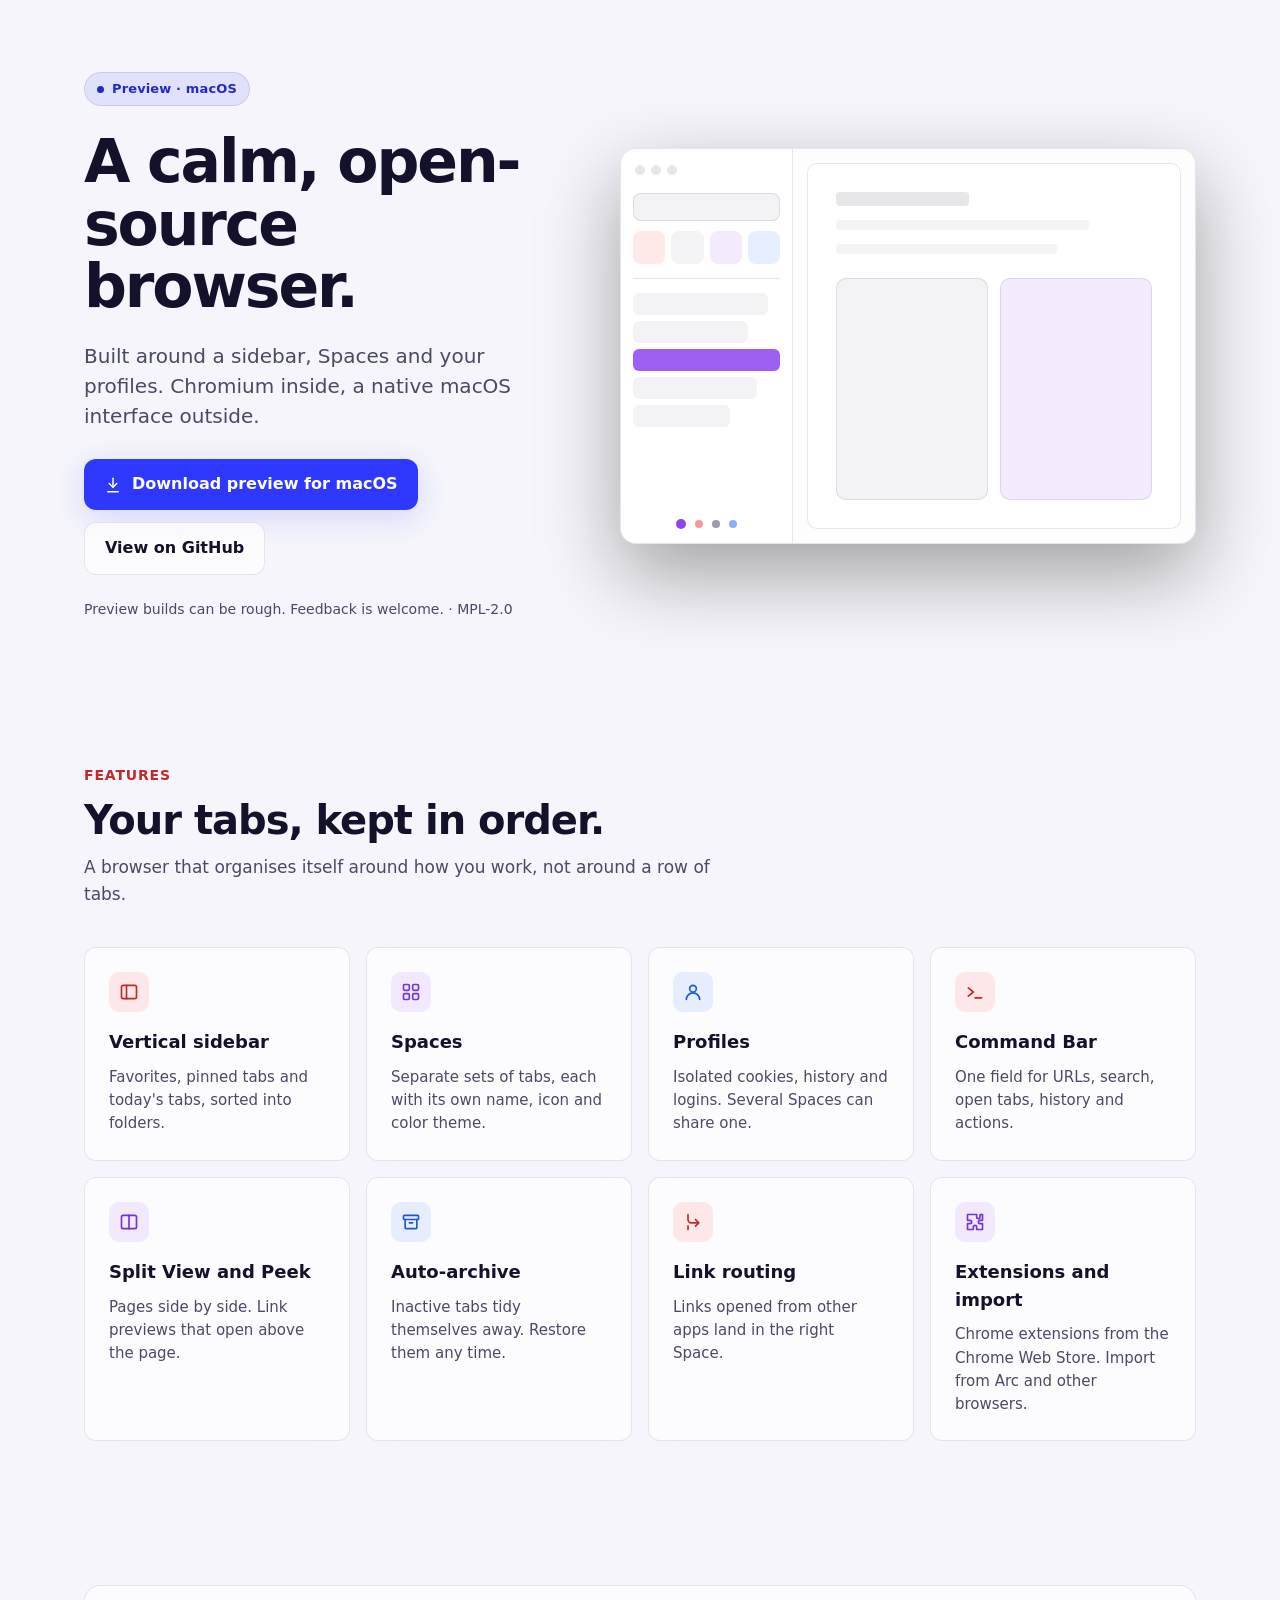
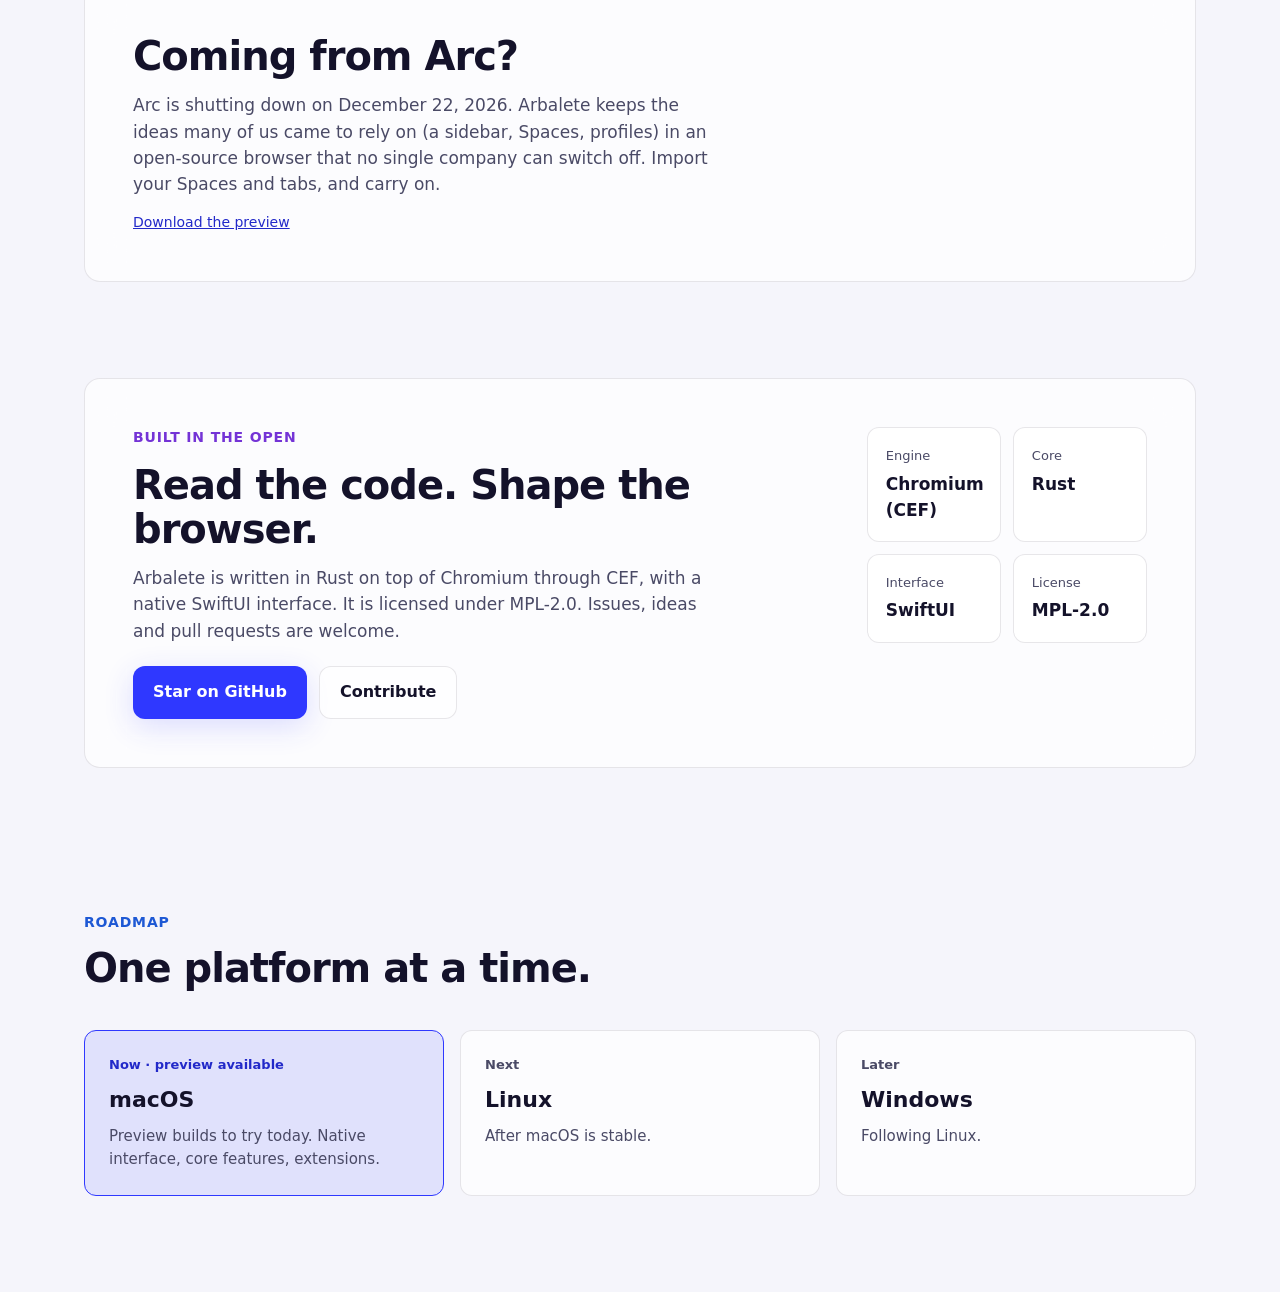
==== website/src/index.html @ 88004e8f "feat(website): add the website, Home and Release notes Plain HTML and CSS, built by one Node script " ====
<!doctype html>
<html lang="en">
<head>
<meta charset="utf-8">
<meta name="viewport" content="width=device-width, initial-scale=1">
<title>Arbalete — a calm, open-source browser for macOS</title>
<meta name="description" content="An open-source macOS browser built around a sidebar, Spaces and profiles. Chromium inside, native SwiftUI outside. Preview available.">
<link rel="canonical" href="https://amenophis.github.io/arbalete/">
<meta name="theme-color" content="#050620" media="(prefers-color-scheme: dark)">
<meta name="theme-color" content="#F5F5FB" media="(prefers-color-scheme: light)">
<link rel="icon" href="assets/favicon.svg" type="image/svg+xml">
<link rel="apple-touch-icon" href="assets/apple-touch-icon.png">
<meta property="og:type" content="website">
<meta property="og:site_name" content="Arbalete">
<meta property="og:title" content="Arbalete — a calm, open-source browser for macOS">
<meta property="og:description" content="An open-source macOS browser built around a sidebar, Spaces and profiles. Chromium inside, native SwiftUI outside. Preview available.">
<meta property="og:url" content="https://amenophis.github.io/arbalete/">
<meta property="og:image" content="https://amenophis.github.io/arbalete/assets/og-image.png">
<meta property="og:image:width" content="1200">
<meta property="og:image:height" content="630">
<meta name="twitter:card" content="summary_large_image">
<meta name="twitter:image" content="https://amenophis.github.io/arbalete/assets/og-image.png">
<link rel="stylesheet" href="styles.css">
</head>
<body>
<!-- @header -->
<main>

<section id="top" class="wrap hero">
  <div class="hero-text">
    <span class="badge">Preview · macOS</span>
    <h1>A calm, open-source browser.</h1>
    <p class="subtitle">Built around a sidebar, Spaces and your profiles. Chromium inside, a native macOS interface outside.</p>
    <div class="actions">
      <a class="btn btn-primary" href="https://github.com/amenophis/arbalete/releases">
        <svg width="18" height="18" viewBox="0 0 24 24" fill="none" stroke="currentColor" stroke-width="2" stroke-linecap="round" stroke-linejoin="round" aria-hidden="true"><path d="M12 3v12"/><path d="M7 10l5 5 5-5"/><path d="M5 21h14"/></svg>
        Download preview for macOS
      </a>
      <a class="btn btn-ghost" href="https://github.com/amenophis/arbalete">View on GitHub</a>
    </div>
    <p class="small">Preview builds can be rough. Feedback is welcome. · MPL-2.0</p>
  </div>
  <div class="window" role="img" aria-label="Illustration of a browser window with a vertical sidebar of tabs on the left and a page on the right">
    <div class="win-side">
      <div class="lights"><span></span><span></span><span></span></div>
      <div class="address"></div>
      <div class="favorites"><span></span><span></span><span></span><span></span></div>
      <div class="divider"></div>
      <div class="tabs"><span style="width: 92%"></span><span style="width: 78%"></span><span class="active"></span><span style="width: 84%"></span><span style="width: 66%"></span></div>
      <div class="spaces"><span></span><span></span><span></span><span></span></div>
    </div>
    <div class="win-page">
      <div class="page">
        <div class="line title" style="width: 42%"></div>
        <div class="line" style="width: 80%"></div>
        <div class="line" style="width: 70%"></div>
        <div class="blocks"><span></span><span></span></div>
      </div>
    </div>
  </div>
</section>

<section id="features" class="wrap section" aria-labelledby="features-title">
  <div class="head">
    <p class="eyebrow red">Features</p>
    <h2 id="features-title" class="sec-title">Your tabs, kept in order.</h2>
    <p class="lead">A browser that organises itself around how you work, not around a row of tabs.</p>
  </div>
  <div class="features">
    <article class="card">
      <span class="icon"><svg width="20" height="20" viewBox="0 0 24 24" fill="none" stroke="currentColor" stroke-width="2" stroke-linecap="round" stroke-linejoin="round" aria-hidden="true"><rect x="3" y="4" width="18" height="16" rx="2"/><path d="M9 4v16"/></svg></span>
      <h3>Vertical sidebar</h3>
      <p>Favorites, pinned tabs and today's tabs, sorted into folders.</p>
    </article>
    <article class="card">
      <span class="icon"><svg width="20" height="20" viewBox="0 0 24 24" fill="none" stroke="currentColor" stroke-width="2" stroke-linecap="round" stroke-linejoin="round" aria-hidden="true"><rect x="3" y="3" width="7" height="7" rx="1.5"/><rect x="14" y="3" width="7" height="7" rx="1.5"/><rect x="3" y="14" width="7" height="7" rx="1.5"/><rect x="14" y="14" width="7" height="7" rx="1.5"/></svg></span>
      <h3>Spaces</h3>
      <p>Separate sets of tabs, each with its own name, icon and color theme.</p>
    </article>
    <article class="card">
      <span class="icon"><svg width="20" height="20" viewBox="0 0 24 24" fill="none" stroke="currentColor" stroke-width="2" stroke-linecap="round" stroke-linejoin="round" aria-hidden="true"><circle cx="12" cy="8" r="4"/><path d="M4 21a8 8 0 0 1 16 0"/></svg></span>
      <h3>Profiles</h3>
      <p>Isolated cookies, history and logins. Several Spaces can share one.</p>
    </article>
    <article class="card">
      <span class="icon"><svg width="20" height="20" viewBox="0 0 24 24" fill="none" stroke="currentColor" stroke-width="2" stroke-linecap="round" stroke-linejoin="round" aria-hidden="true"><path d="M4 17l6-5-6-5"/><path d="M12 19h8"/></svg></span>
      <h3>Command Bar</h3>
      <p>One field for URLs, search, open tabs, history and actions.</p>
    </article>
    <article class="card">
      <span class="icon"><svg width="20" height="20" viewBox="0 0 24 24" fill="none" stroke="currentColor" stroke-width="2" stroke-linecap="round" stroke-linejoin="round" aria-hidden="true"><rect x="3" y="4" width="18" height="16" rx="2"/><path d="M12 4v16"/></svg></span>
      <h3>Split View and Peek</h3>
      <p>Pages side by side. Link previews that open above the page.</p>
    </article>
    <article class="card">
      <span class="icon"><svg width="20" height="20" viewBox="0 0 24 24" fill="none" stroke="currentColor" stroke-width="2" stroke-linecap="round" stroke-linejoin="round" aria-hidden="true"><rect x="3" y="4" width="18" height="5" rx="1"/><path d="M5 9v10a1 1 0 0 0 1 1h12a1 1 0 0 0 1-1V9"/><path d="M10 13h4"/></svg></span>
      <h3>Auto-archive</h3>
      <p>Inactive tabs tidy themselves away. Restore them any time.</p>
    </article>
    <article class="card">
      <span class="icon"><svg width="20" height="20" viewBox="0 0 24 24" fill="none" stroke="currentColor" stroke-width="2" stroke-linecap="round" stroke-linejoin="round" aria-hidden="true"><path d="M6 3v6a4 4 0 0 0 4 4h8"/><path d="M15 9l4 4-4 4"/><path d="M6 21v-4"/></svg></span>
      <h3>Link routing</h3>
      <p>Links opened from other apps land in the right Space.</p>
    </article>
    <article class="card">
      <span class="icon"><svg width="20" height="20" viewBox="0 0 24 24" fill="none" stroke="currentColor" stroke-width="2" stroke-linecap="round" stroke-linejoin="round" aria-hidden="true"><path d="M10 3h4v3a2 2 0 1 0 4 0V3h3v7h-3a2 2 0 1 0 0 4h3v7h-7v-3a2 2 0 1 0-4 0v3H3v-7h3a2 2 0 1 0 0-4H3V3z"/></svg></span>
      <h3>Extensions and import</h3>
      <p>Chrome extensions from the Chrome Web Store. Import from Arc and other browsers.</p>
    </article>
  </div>
</section>

<section id="arc" class="wrap section compact" aria-labelledby="arc-title">
  <div class="panel">
    <div class="panel-text">
      <h2 id="arc-title" class="sec-title">Coming from Arc?</h2>
      <p class="lead">Arc is shutting down on December 22, 2026. Arbalete keeps the ideas many of us came to rely on (a sidebar, Spaces, profiles) in an open-source browser that no single company can switch off. Import your Spaces and tabs, and carry on.</p>
      <p class="small"><a href="releases.html">Download the preview</a></p>
    </div>
  </div>
</section>

<section id="open" class="wrap section" aria-labelledby="open-title">
  <div class="panel">
    <div class="panel-text">
      <p class="eyebrow violet">Built in the open</p>
      <h2 id="open-title" class="sec-title">Read the code. Shape the browser.</h2>
      <p class="lead">Arbalete is written in Rust on top of Chromium through CEF, with a native SwiftUI interface. It is licensed under MPL-2.0. Issues, ideas and pull requests are welcome.</p>
      <div class="actions">
        <a class="btn btn-primary" href="https://github.com/amenophis/arbalete">Star on GitHub</a>
        <a class="btn btn-ghost" href="https://github.com/amenophis/arbalete/issues">Contribute</a>
      </div>
    </div>
    <dl class="tiles">
      <div><dt>Engine</dt><dd>Chromium (CEF)</dd></div>
      <div><dt>Core</dt><dd>Rust</dd></div>
      <div><dt>Interface</dt><dd>SwiftUI</dd></div>
      <div><dt>License</dt><dd>MPL-2.0</dd></div>
    </dl>
  </div>
</section>

<section id="roadmap" class="wrap section" aria-labelledby="roadmap-title">
  <div class="head">
    <p class="eyebrow blue">Roadmap</p>
    <h2 id="roadmap-title" class="sec-title">One platform at a time.</h2>
  </div>
  <ol class="roadmap">
    <li class="now"><span class="when">Now · preview available</span><span class="what">macOS</span><span class="why">Preview builds to try today. Native interface, core features, extensions.</span></li>
    <li><span class="when">Next</span><span class="what">Linux</span><span class="why">After macOS is stable.</span></li>
    <li><span class="when">Later</span><span class="what">Windows</span><span class="why">Following Linux.</span></li>
  </ol>
</section>

</main>
<!-- @footer -->
</body>
</html>
---- website/src/styles.css ----
/* Arbalete's website: dark by default, light with the system's light theme. */

:root {
  color-scheme: dark light;
  --bg: #050620;
  --bg2: #120f2b;
  --text: #eceaff;
  --muted: #a9a8c9;
  --line: rgba(255, 255, 255, 0.1);
  --panel: rgba(255, 255, 255, 0.045);
  --panel-strong: rgba(255, 255, 255, 0.075);
  --accent: #2f38ff;
  --accent-text: #9aa0ff;
  --glow: rgba(47, 56, 255, 0.35);
  --chip: rgba(47, 56, 255, 0.18);
  --win: rgba(20, 18, 48, 0.72);
  --tab: rgba(255, 255, 255, 0.06);
  /* The logo's colors, and its outline. */
  --m1: #ff5a5a;
  --m2: #a35bff;
  --m3: #3d7bff;
  --ol: #ffffff;
  /* Icons and labels in the logo's colors, on tiles of the same hue. */
  --c-red: #ff8a8a;
  --c-violet: #c49bff;
  --c-blue: #8ab0ff;
  --t-red: rgba(255, 79, 79, 0.15);
  --t-violet: rgba(163, 91, 255, 0.17);
  --t-blue: rgba(61, 123, 255, 0.17);
}

@media (prefers-color-scheme: light) {
  :root {
    --bg: #f5f5fb;
    --bg2: #ebeaf6;
    --text: #14122a;
    --muted: #4a4a66;
    --line: rgba(20, 18, 42, 0.1);
    --panel: rgba(255, 255, 255, 0.7);
    --panel-strong: rgba(255, 255, 255, 0.92);
    --accent-text: #2229c9;
    --glow: rgba(47, 56, 255, 0.16);
    --chip: rgba(47, 56, 255, 0.1);
    --win: rgba(255, 255, 255, 0.78);
    --tab: rgba(20, 18, 42, 0.05);
    --m1: #f04848;
    --m2: #8e45f0;
    --m3: #2f6bf0;
    --ol: #14122a;
    --c-red: #c12a2a;
    --c-violet: #7433d6;
    --c-blue: #1d58d4;
    --t-red: rgba(255, 79, 79, 0.12);
    --t-violet: rgba(163, 91, 255, 0.12);
    --t-blue: rgba(61, 123, 255, 0.12);
  }
}

* { box-sizing: border-box; }

body {
  margin: 0;
  min-height: 100vh;
  background: var(--bg);
  color: var(--text);
  font-family: -apple-system, BlinkMacSystemFont, "SF Pro Text", "Segoe UI", system-ui, sans-serif;
  font-size: 17px;
  line-height: 1.55;
  -webkit-font-smoothing: antialiased;
  position: relative;
  overflow-x: hidden;
}

a { color: var(--accent-text); }
a:hover { color: var(--text); }
a:focus-visible, summary:focus-visible {
  outline: 2px solid var(--accent-text);
  outline-offset: 3px;
  border-radius: 8px;
}

.glow {
  position: absolute;
  left: 50%;
  top: -260px;
  width: 1100px;
  max-width: 200vw;
  height: 760px;
  transform: translateX(-50%);
  background: radial-gradient(closest-side, var(--glow), transparent 70%);
  pointer-events: none;
}

.stripe { position: relative; display: flex; height: 3px; }
.stripe span { flex: 1; }
.stripe span:nth-child(1) { background: var(--m1); }
.stripe span:nth-child(2) { background: var(--m2); }
.stripe span:nth-child(3) { background: var(--m3); }

.wrap { position: relative; max-width: 1160px; margin: 0 auto; padding-left: 24px; padding-right: 24px; }

/* Header */

.site-header { padding-top: 22px; padding-bottom: 22px; display: flex; align-items: center; justify-content: space-between; gap: 16px; flex-wrap: wrap; }
.brand { display: flex; align-items: center; gap: 10px; min-height: 44px; text-decoration: none; color: var(--text); font-weight: 650; font-size: 18px; letter-spacing: -0.01em; }
.brand:hover { color: var(--text); }
.mark .o { stroke: var(--ol); }
.mark .a { stroke: var(--m1); }
.mark .b { stroke: var(--m2); }
.mark .c { stroke: var(--m3); }
.mark .d { fill: var(--ol); }
.site-nav { display: flex; align-items: center; gap: 6px 22px; flex-wrap: wrap; font-size: 15px; }
.site-nav a { text-decoration: none; color: var(--muted); min-height: 44px; display: inline-flex; align-items: center; }
.site-nav a:hover, .site-nav a[aria-current="page"] { color: var(--text); }
.site-nav a[aria-current="page"] { font-weight: 600; }

/* Buttons */

.btn {
  text-decoration: none;
  padding: 13px 20px;
  min-height: 48px;
  border-radius: 12px;
  font-weight: 600;
  font-size: 16px;
  display: inline-flex;
  align-items: center;
  gap: 10px;
}
.btn-primary { color: #ffffff; background: var(--accent); box-shadow: 0 8px 30px var(--glow); }
.btn-primary:hover { color: #ffffff; filter: brightness(1.12); }
.btn-ghost { color: var(--text); background: var(--panel); border: 1px solid var(--line); }
.btn-ghost:hover { color: var(--text); background: var(--panel-strong); }
.site-nav .btn-ghost { color: var(--text); padding: 10px 16px; min-height: 44px; gap: 8px; font-size: 15px; font-weight: 400; }

/* Section heads */

.eyebrow { margin: 0; font-size: 14px; font-weight: 600; letter-spacing: 0.06em; text-transform: uppercase; }
.eyebrow.red { color: var(--c-red); }
.eyebrow.violet { color: var(--c-violet); }
.eyebrow.blue { color: var(--c-blue); }
.sec-title { margin: 0; font-size: 40px; line-height: 1.1; letter-spacing: -0.025em; font-weight: 700; }
.lead { margin: 0; color: var(--muted); }
.section { padding-top: 48px; padding-bottom: 96px; display: flex; flex-direction: column; gap: 40px; }
.head { display: flex; flex-direction: column; gap: 12px; max-width: 640px; }

/* Hero */

.hero { padding-top: 72px; padding-bottom: 96px; display: grid; grid-template-columns: minmax(0, 5fr) minmax(0, 6fr); gap: 56px; align-items: center; }
.hero-text { display: flex; flex-direction: column; gap: 24px; align-items: flex-start; }
.badge { display: inline-flex; align-items: center; gap: 8px; padding: 6px 12px; border-radius: 999px; background: var(--chip); border: 1px solid var(--line); font-size: 13px; font-weight: 600; color: var(--accent-text); letter-spacing: 0.01em; }
.badge::before { content: ""; width: 7px; height: 7px; border-radius: 50%; background: var(--accent-text); }
.hero h1 { margin: 0; font-size: 60px; line-height: 1.04; letter-spacing: -0.035em; font-weight: 700; }
.hero .subtitle { margin: 0; font-size: 20px; line-height: 1.5; color: var(--muted); max-width: 30em; }
.actions { display: flex; gap: 12px; flex-wrap: wrap; padding-top: 4px; }
.small { margin: 0; font-size: 14px; color: var(--muted); }

/* The browser window drawn in the hero. */
.window { position: relative; border-radius: 16px; border: 1px solid var(--line); background: var(--win); backdrop-filter: blur(24px); -webkit-backdrop-filter: blur(24px); box-shadow: 0 30px 80px rgba(0, 0, 0, 0.35), 0 0 0 1px rgba(255, 255, 255, 0.03) inset; overflow: hidden; aspect-ratio: 16 / 11; display: flex; }
.win-side { width: 30%; min-width: 150px; padding: 14px 12px; display: flex; flex-direction: column; gap: 10px; border-right: 1px solid var(--line); background: var(--panel); }
.lights { display: flex; gap: 6px; padding: 2px 2px 8px; }
.lights span { width: 10px; height: 10px; border-radius: 50%; background: var(--line); }
.address { height: 28px; border-radius: 8px; background: var(--tab); border: 1px solid var(--line); }
.favorites { display: grid; grid-template-columns: repeat(4, minmax(0, 1fr)); gap: 6px; }
.favorites span { aspect-ratio: 1; border-radius: 8px; background: var(--tab); }
.favorites span:nth-child(1) { background: var(--t-red); }
.favorites span:nth-child(3) { background: var(--t-violet); }
.favorites span:nth-child(4) { background: var(--t-blue); }
.divider { height: 1px; background: var(--line); margin: 4px 0; }
.tabs { display: flex; flex-direction: column; gap: 6px; }
.tabs span { height: 22px; border-radius: 6px; background: var(--tab); }
.tabs .active { background: var(--m2); opacity: 0.85; }
.spaces { margin-top: auto; display: flex; gap: 9px; justify-content: center; align-items: center; }
.spaces span { width: 8px; height: 8px; border-radius: 50%; opacity: 0.55; }
.spaces span:nth-child(1) { width: 10px; height: 10px; opacity: 1; background: var(--m2); }
.spaces span:nth-child(2) { background: var(--m1); }
.spaces span:nth-child(3) { background: var(--muted); }
.spaces span:nth-child(4) { background: var(--m3); }
.win-page { flex-grow: 1; padding: 14px; display: flex; flex-direction: column; }
.page { flex-grow: 1; border-radius: 10px; background: var(--panel-strong); border: 1px solid var(--line); padding: 28px; display: flex; flex-direction: column; gap: 14px; }
.page .line { height: 10px; border-radius: 4px; background: var(--tab); }
.page .line.title { height: 14px; background: var(--line); }
.blocks { display: grid; grid-template-columns: repeat(2, minmax(0, 1fr)); gap: 12px; margin-top: 10px; flex-grow: 1; }
.blocks span { border-radius: 10px; background: var(--tab); border: 1px solid var(--line); }
.blocks span:nth-child(2) { background: var(--t-violet); }

/* Cards */

.card { padding: 24px; border-radius: 12px; background: var(--panel); border: 1px solid var(--line); backdrop-filter: blur(16px); -webkit-backdrop-filter: blur(16px); display: flex; flex-direction: column; gap: 10px; }
.features { display: grid; grid-template-columns: repeat(auto-fit, minmax(min(250px, 100%), 1fr)); gap: 16px; }
.icon { width: 40px; height: 40px; border-radius: 10px; display: flex; align-items: center; justify-content: center; }
.features .card:nth-child(3n + 1) .icon { background: var(--t-red); color: var(--c-red); }
.features .card:nth-child(3n + 2) .icon { background: var(--t-violet); color: var(--c-violet); }
.features .card:nth-child(3n + 3) .icon { background: var(--t-blue); color: var(--c-blue); }
.card h3 { margin: 6px 0 0; font-size: 18px; font-weight: 650; }
.card p { margin: 0; font-size: 15px; color: var(--muted); }

/* Panels: Coming from Arc, Built in the open */

.panel { border-radius: 16px; border: 1px solid var(--line); background: var(--panel); backdrop-filter: blur(20px); -webkit-backdrop-filter: blur(20px); padding: 48px; display: flex; flex-wrap: wrap; gap: 40px; align-items: flex-start; }
.panel-text { flex: 999 1 420px; min-width: 0; display: flex; flex-direction: column; gap: 14px; }
.panel-text .lead { max-width: 34em; }
.panel .actions { padding-top: 8px; }
.tiles { flex: 1 1 280px; margin: 0; display: grid; grid-template-columns: repeat(2, minmax(0, 1fr)); gap: 12px; }
.tiles div { padding: 18px; border-radius: 12px; background: var(--panel-strong); border: 1px solid var(--line); }
.tiles dt { font-size: 13px; color: var(--muted); }
.tiles dd { margin: 4px 0 0; font-weight: 650; }
.compact { padding-bottom: 48px; }

/* Roadmap */

.roadmap { list-style: none; margin: 0; padding: 0; display: grid; grid-template-columns: repeat(auto-fit, minmax(min(240px, 100%), 1fr)); gap: 16px; }
.roadmap li { padding: 24px; border-radius: 12px; border: 1px solid var(--line); background: var(--panel); display: flex; flex-direction: column; gap: 8px; }
.roadmap li.now { border-color: var(--accent); background: var(--chip); }
.roadmap .when { font-size: 13px; font-weight: 600; color: var(--muted); }
.roadmap .now .when { color: var(--accent-text); }
.roadmap .what { font-size: 22px; font-weight: 700; }
.roadmap .why { font-size: 15px; color: var(--muted); }

/* Footer */

.site-footer { position: relative; border-top: 1px solid var(--line); background: var(--bg2); }
.footer-inner { padding-top: 36px; padding-bottom: 44px; display: flex; flex-wrap: wrap; gap: 24px; justify-content: space-between; align-items: flex-start; }
.footer-about { display: flex; flex-direction: column; gap: 10px; flex: 999 1 420px; min-width: 0; }
.footer-brand { display: flex; align-items: center; gap: 10px; font-weight: 650; }
.footer-about p { margin: 0; font-size: 13px; color: var(--muted); max-width: 46em; }
.footer-nav { display: flex; gap: 20px; flex-wrap: wrap; font-size: 14px; }
.footer-nav a { min-height: 44px; display: inline-flex; align-items: center; }

/* Release notes */

.releases { max-width: 860px; padding-top: 56px; padding-bottom: 112px; display: flex; flex-direction: column; gap: 40px; }
.releases h1 { margin: 0; font-size: 52px; line-height: 1.05; letter-spacing: -0.03em; font-weight: 700; }
.releases .lead { max-width: 34em; }
.latest { border-radius: 16px; border: 1px solid var(--line); background: var(--panel); backdrop-filter: blur(20px); -webkit-backdrop-filter: blur(20px); padding: 36px; display: flex; flex-direction: column; gap: 24px; }
.latest-head { display: flex; align-items: flex-start; justify-content: space-between; gap: 16px; flex-wrap: wrap; }
.latest-meta { display: flex; flex-direction: column; gap: 6px; }
.latest-line { display: flex; align-items: center; gap: 10px; flex-wrap: wrap; font-size: 14px; color: var(--muted); }
.latest-line .badge { padding: 4px 10px; font-size: 12px; gap: 7px; }
.latest-line .badge::before { width: 6px; height: 6px; }
.latest h2 { margin: 0; font-size: 34px; letter-spacing: -0.02em; font-weight: 700; }
.latest .btn { padding: 12px 18px; min-height: 46px; font-size: 15px; gap: 9px; }
.notes { display: flex; flex-direction: column; gap: 14px; overflow-wrap: anywhere; }
.notes > :first-child { margin-top: 0; }
.notes > :last-child { margin-bottom: 0; }
.notes h1, .notes h2, .notes h3, .notes h4 { margin: 8px 0 0; font-size: 15px; font-weight: 650; }
.notes ul { margin: 0; padding-left: 20px; display: flex; flex-direction: column; gap: 6px; }
.notes li { padding-left: 4px; }
.notes p { margin: 0; }
.notes code { font-size: 0.9em; }
.notes .markdown-heading { margin: 0; }
.notes .anchor { display: none; }
.tag { display: inline-block; padding: 3px 10px; border-radius: 8px; font-size: 13px; font-weight: 650; letter-spacing: 0.02em; }
.tag-new { background: var(--t-red); color: var(--c-red); }
.tag-improved { background: var(--t-violet); color: var(--c-violet); }
.tag-fixed { background: var(--t-blue); color: var(--c-blue); }
.earlier, .version { border-radius: 12px; border: 1px solid var(--line); background: var(--panel); }
.earlier > summary, .version > summary { cursor: pointer; list-style: none; min-height: 56px; padding: 14px 20px; display: flex; align-items: center; justify-content: space-between; gap: 12px; border-radius: 12px; }
.earlier > summary::-webkit-details-marker, .version > summary::-webkit-details-marker { display: none; }
.earlier > summary:hover, .version > summary:hover { background: var(--panel-strong); }
.earlier > summary::after, .version > summary::after { content: ""; width: 8px; height: 8px; border-right: 2px solid var(--muted); border-bottom: 2px solid var(--muted); transform: rotate(45deg); margin: -4px 4px 0 0; flex-shrink: 0; }
.earlier[open] > summary::after, .version[open] > summary::after { transform: rotate(-135deg); margin-top: 4px; }
.earlier > summary { font-weight: 650; }
.earlier .count { font-weight: 400; color: var(--muted); }
.earlier-list { padding: 0 14px 14px; display: flex; flex-direction: column; gap: 10px; }
.version > summary { min-height: 52px; }
.version .when { display: flex; align-items: baseline; gap: 14px; flex-wrap: wrap; }
.version .name { font-weight: 650; }
.version .date { font-size: 14px; color: var(--muted); }
.version-body { padding: 18px 20px 20px; border-top: 1px solid var(--line); display: flex; flex-direction: column; gap: 14px; font-size: 15px; }
.empty { margin: 0; color: var(--muted); }

@media (max-width: 760px) {
  .hero { grid-template-columns: minmax(0, 1fr); padding-top: 40px; }
  .win-side { display: none; }
  .hero h1 { font-size: 40px; }
  .sec-title { font-size: 30px; }
  .panel { padding: 28px; }
  .releases h1 { font-size: 38px; }
  .latest { padding: 24px; }
}

@media (prefers-reduced-motion: reduce) {
  * { transition: none !important; animation: none !important; }
}
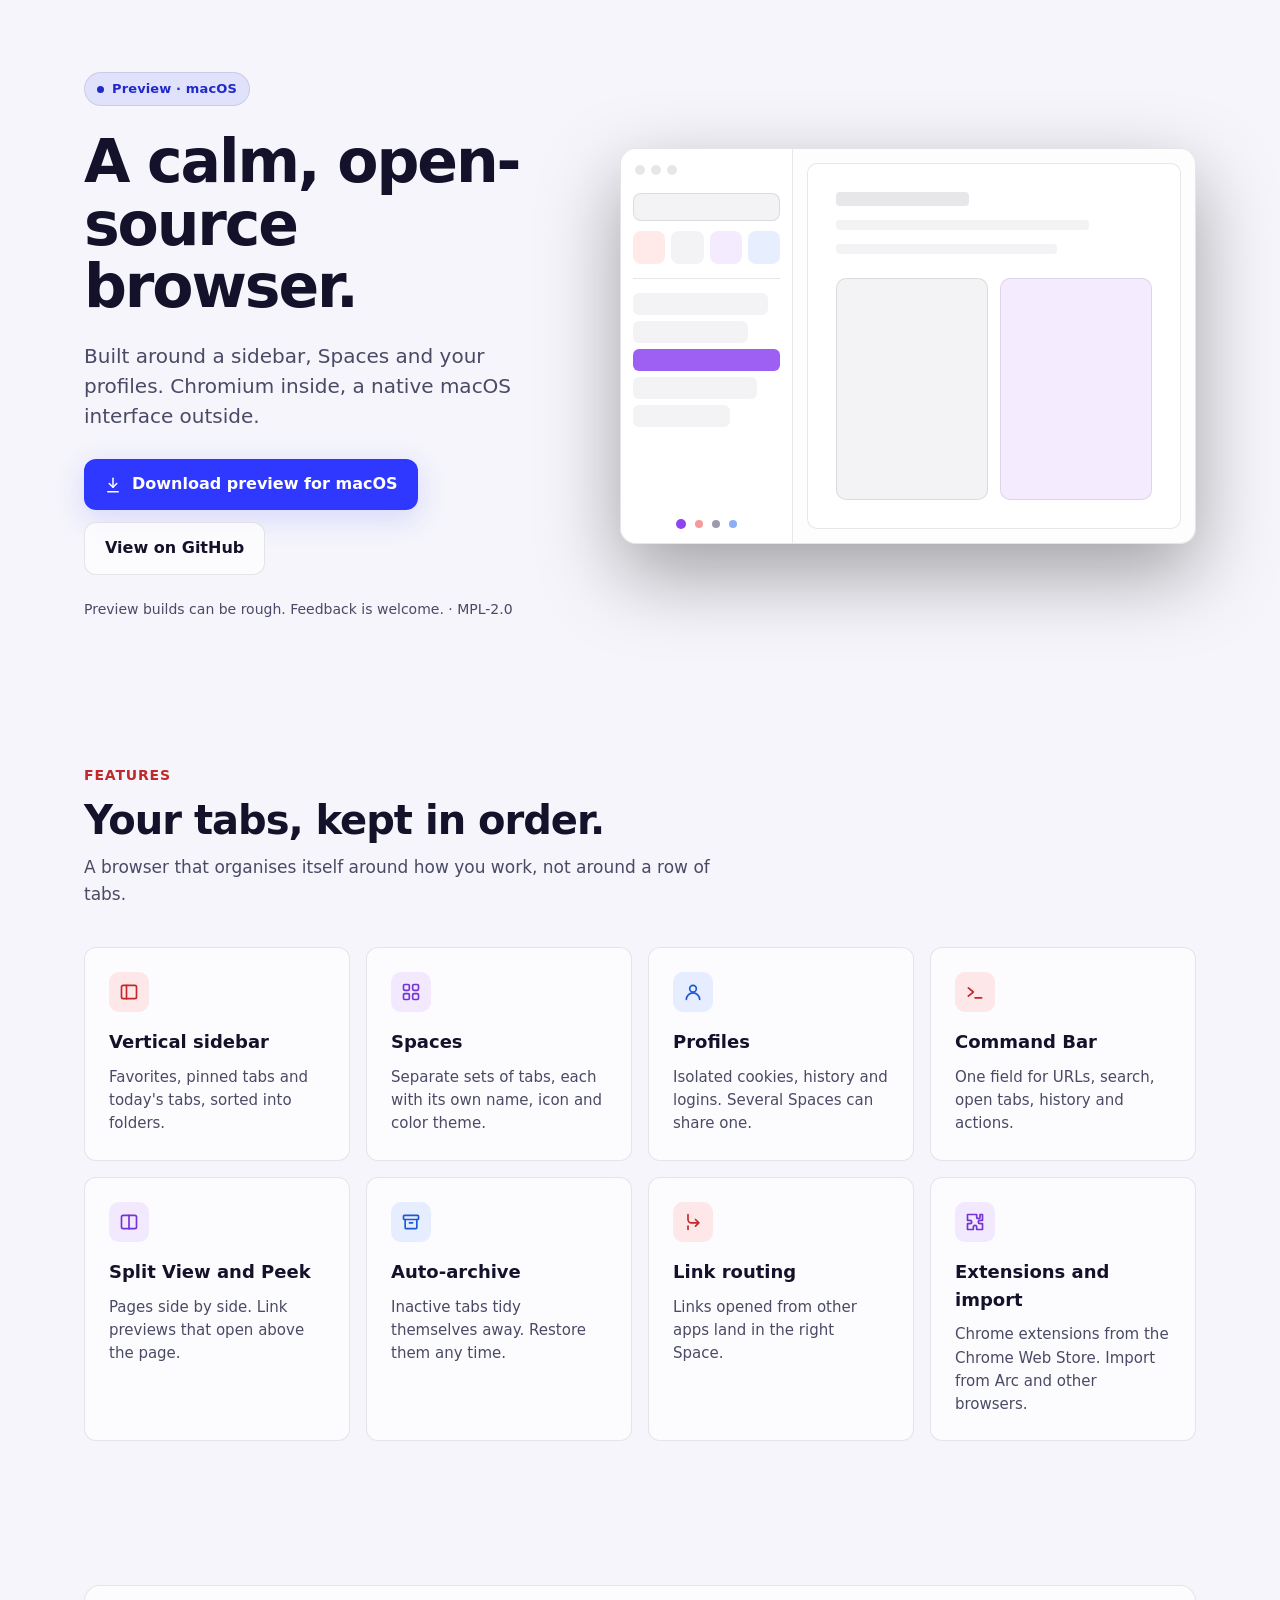
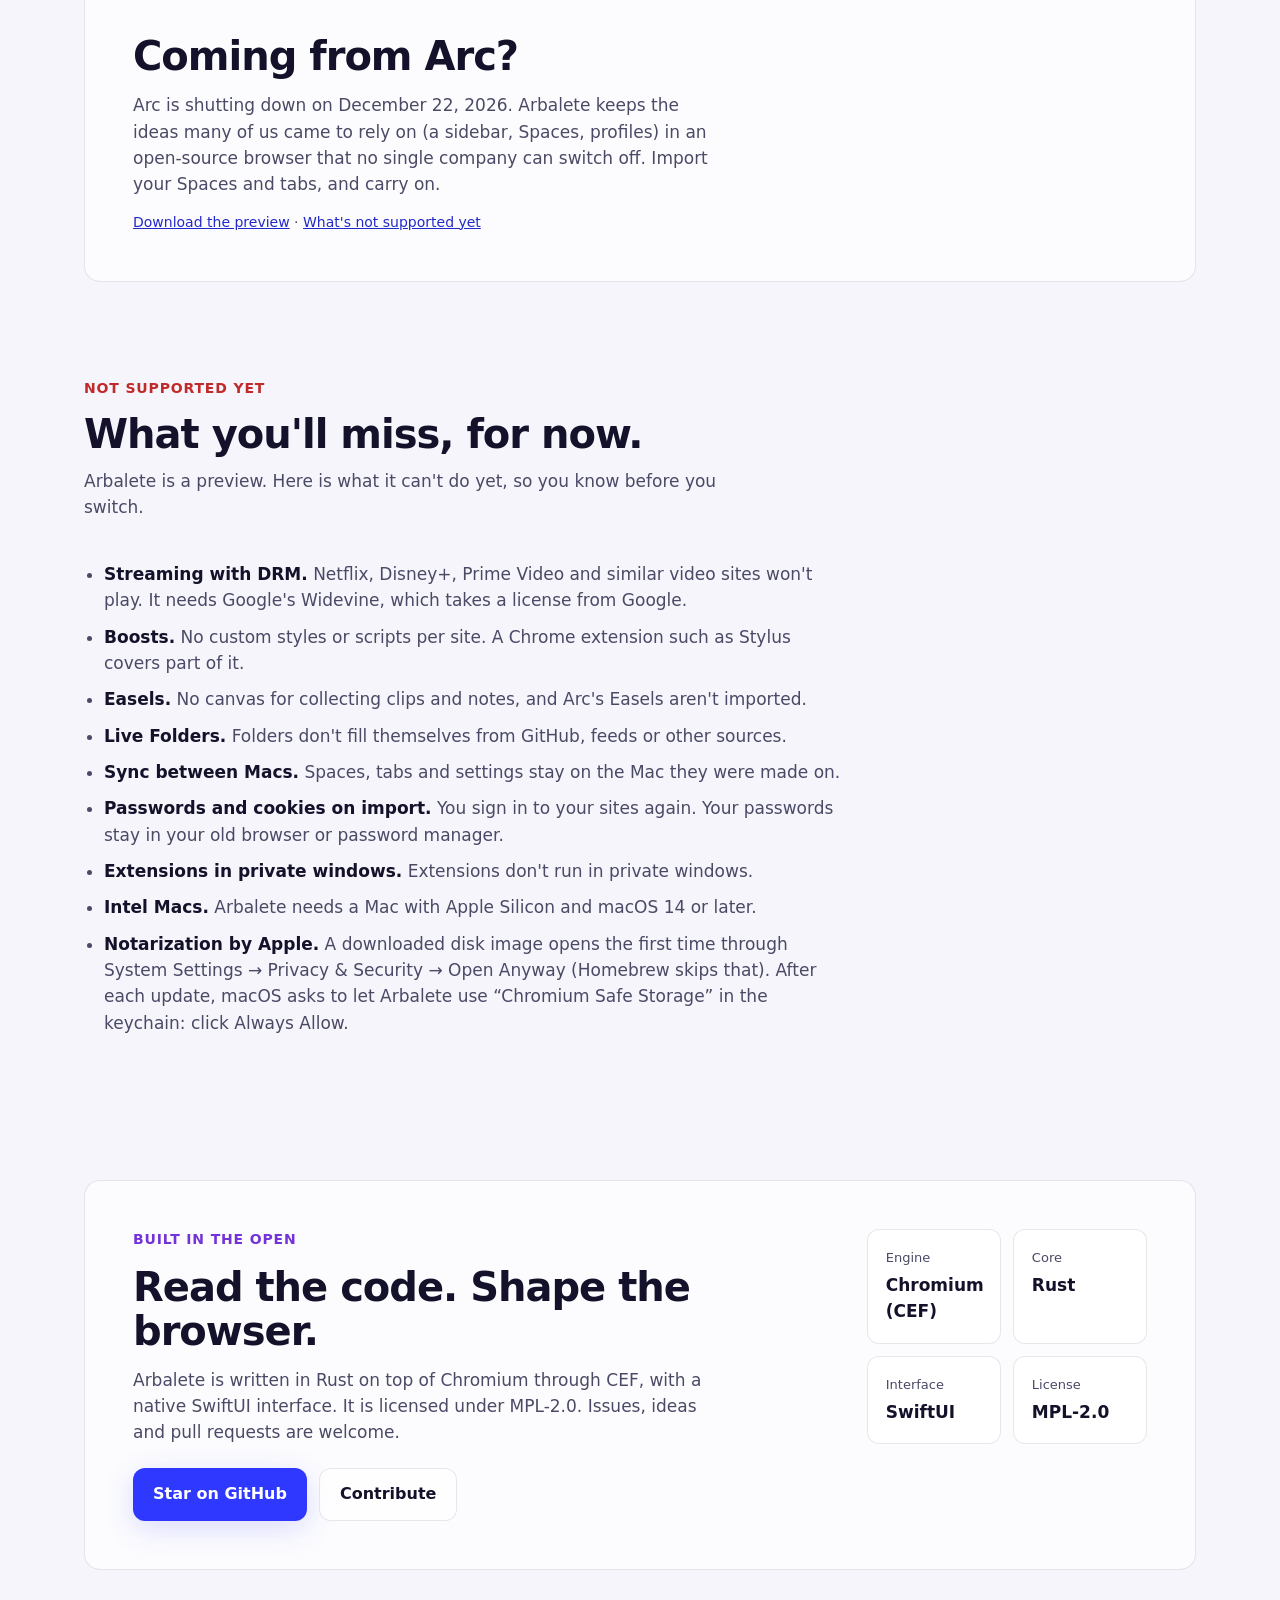
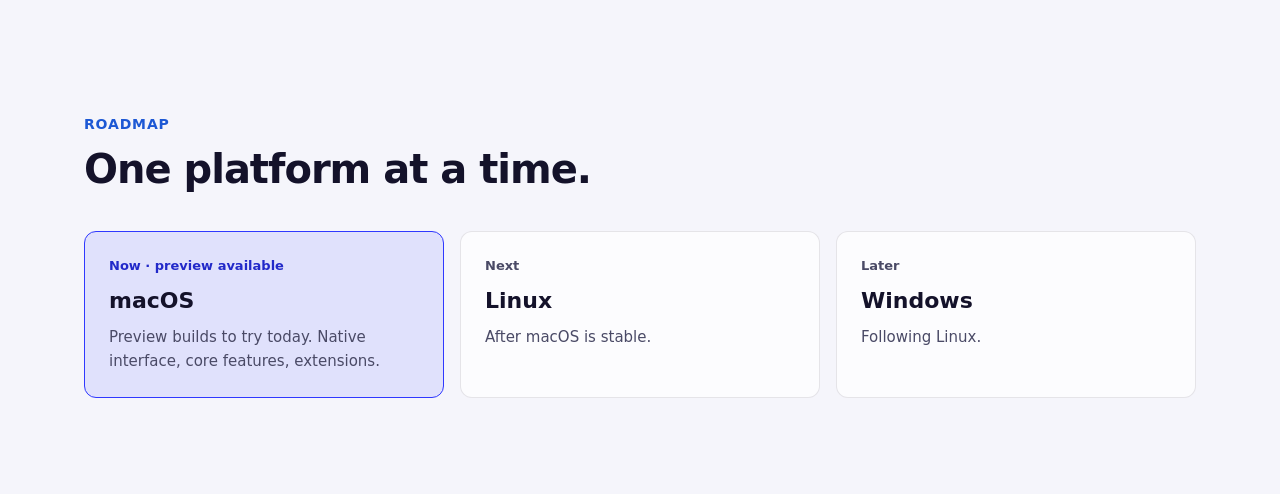
==== commit f5fa3125: "docs(website): list what is not supported yet Arc users should know what they give up before switchi" ====
--- a/website/src/index.html
+++ b/website/src/index.html
@@ -5,7 +5,7 @@
 <meta name="viewport" content="width=device-width, initial-scale=1">
 <title>Arbalete — a calm, open-source browser for macOS</title>
 <meta name="description" content="An open-source macOS browser built around a sidebar, Spaces and profiles. Chromium inside, native SwiftUI outside. Preview available.">
-<link rel="canonical" href="https://amenophis.github.io/arbalete/">
+<link rel="canonical" href="https://arbalete.co/">
 <meta name="theme-color" content="#050620" media="(prefers-color-scheme: dark)">
 <meta name="theme-color" content="#F5F5FB" media="(prefers-color-scheme: light)">
 <link rel="icon" href="assets/favicon.svg" type="image/svg+xml">
@@ -14,13 +14,14 @@
 <meta property="og:site_name" content="Arbalete">
 <meta property="og:title" content="Arbalete — a calm, open-source browser for macOS">
 <meta property="og:description" content="An open-source macOS browser built around a sidebar, Spaces and profiles. Chromium inside, native SwiftUI outside. Preview available.">
-<meta property="og:url" content="https://amenophis.github.io/arbalete/">
-<meta property="og:image" content="https://amenophis.github.io/arbalete/assets/og-image.png">
+<meta property="og:url" content="https://arbalete.co/">
+<meta property="og:image" content="https://arbalete.co/assets/og-image.png">
 <meta property="og:image:width" content="1200">
 <meta property="og:image:height" content="630">
 <meta name="twitter:card" content="summary_large_image">
-<meta name="twitter:image" content="https://amenophis.github.io/arbalete/assets/og-image.png">
+<meta name="twitter:image" content="https://arbalete.co/assets/og-image.png">
 <link rel="stylesheet" href="styles.css">
+<!-- @analytics -->
 </head>
 <body>
 <!-- @header -->
@@ -32,11 +33,11 @@
     <h1>A calm, open-source browser.</h1>
     <p class="subtitle">Built around a sidebar, Spaces and your profiles. Chromium inside, a native macOS interface outside.</p>
     <div class="actions">
-      <a class="btn btn-primary" href="https://github.com/amenophis/arbalete/releases">
+      <a class="btn btn-primary" href="https://github.com/amenophis/arbalete/releases" data-event="download_clicked" data-place="hero">
         <svg width="18" height="18" viewBox="0 0 24 24" fill="none" stroke="currentColor" stroke-width="2" stroke-linecap="round" stroke-linejoin="round" aria-hidden="true"><path d="M12 3v12"/><path d="M7 10l5 5 5-5"/><path d="M5 21h14"/></svg>
         Download preview for macOS
       </a>
-      <a class="btn btn-ghost" href="https://github.com/amenophis/arbalete">View on GitHub</a>
+      <a class="btn btn-ghost" href="https://github.com/amenophis/arbalete" data-event="github_clicked" data-place="hero">View on GitHub</a>
     </div>
     <p class="small">Preview builds can be rough. Feedback is welcome. · MPL-2.0</p>
   </div>
@@ -115,9 +116,28 @@
     <div class="panel-text">
       <h2 id="arc-title" class="sec-title">Coming from Arc?</h2>
       <p class="lead">Arc is shutting down on December 22, 2026. Arbalete keeps the ideas many of us came to rely on (a sidebar, Spaces, profiles) in an open-source browser that no single company can switch off. Import your Spaces and tabs, and carry on.</p>
-      <p class="small"><a href="releases.html">Download the preview</a></p>
+      <p class="small"><a href="releases.html" data-event="download_clicked" data-place="arc">Download the preview</a> · <a href="#missing">What's not supported yet</a></p>
     </div>
   </div>
+</section>
+
+<section id="missing" class="wrap section" aria-labelledby="missing-title">
+  <div class="head">
+    <p class="eyebrow red">Not supported yet</p>
+    <h2 id="missing-title" class="sec-title">What you'll miss, for now.</h2>
+    <p class="lead">Arbalete is a preview. Here is what it can't do yet, so you know before you switch.</p>
+  </div>
+  <ul class="gaps">
+    <li><strong>Streaming with DRM.</strong> Netflix, Disney+, Prime Video and similar video sites won't play. It needs Google's Widevine, which takes a license from Google.</li>
+    <li><strong>Boosts.</strong> No custom styles or scripts per site. A Chrome extension such as Stylus covers part of it.</li>
+    <li><strong>Easels.</strong> No canvas for collecting clips and notes, and Arc's Easels aren't imported.</li>
+    <li><strong>Live Folders.</strong> Folders don't fill themselves from GitHub, feeds or other sources.</li>
+    <li><strong>Sync between Macs.</strong> Spaces, tabs and settings stay on the Mac they were made on.</li>
+    <li><strong>Passwords and cookies on import.</strong> You sign in to your sites again. Your passwords stay in your old browser or password manager.</li>
+    <li><strong>Extensions in private windows.</strong> Extensions don't run in private windows.</li>
+    <li><strong>Intel Macs.</strong> Arbalete needs a Mac with Apple Silicon and macOS 14 or later.</li>
+    <li><strong>Notarization by Apple.</strong> A downloaded disk image opens the first time through System Settings → Privacy &amp; Security → Open Anyway (Homebrew skips that). After each update, macOS asks to let Arbalete use “Chromium Safe Storage” in the keychain: click Always Allow.</li>
+  </ul>
 </section>
 
 <section id="open" class="wrap section" aria-labelledby="open-title">
@@ -127,7 +147,7 @@
       <h2 id="open-title" class="sec-title">Read the code. Shape the browser.</h2>
       <p class="lead">Arbalete is written in Rust on top of Chromium through CEF, with a native SwiftUI interface. It is licensed under MPL-2.0. Issues, ideas and pull requests are welcome.</p>
       <div class="actions">
-        <a class="btn btn-primary" href="https://github.com/amenophis/arbalete">Star on GitHub</a>
+        <a class="btn btn-primary" href="https://github.com/amenophis/arbalete" data-event="github_clicked" data-place="open">Star on GitHub</a>
         <a class="btn btn-ghost" href="https://github.com/amenophis/arbalete/issues">Contribute</a>
       </div>
     </div>
--- a/website/src/styles.css
+++ b/website/src/styles.css
@@ -206,6 +206,11 @@
 .tiles dt { font-size: 13px; color: var(--muted); }
 .tiles dd { margin: 4px 0 0; font-weight: 650; }
 .compact { padding-bottom: 48px; }
+
+/* Not supported yet */
+
+.gaps { margin: 0; padding-left: 20px; max-width: 760px; display: flex; flex-direction: column; gap: 10px; color: var(--muted); }
+.gaps strong { color: var(--text); font-weight: 650; }
 
 /* Roadmap */
 
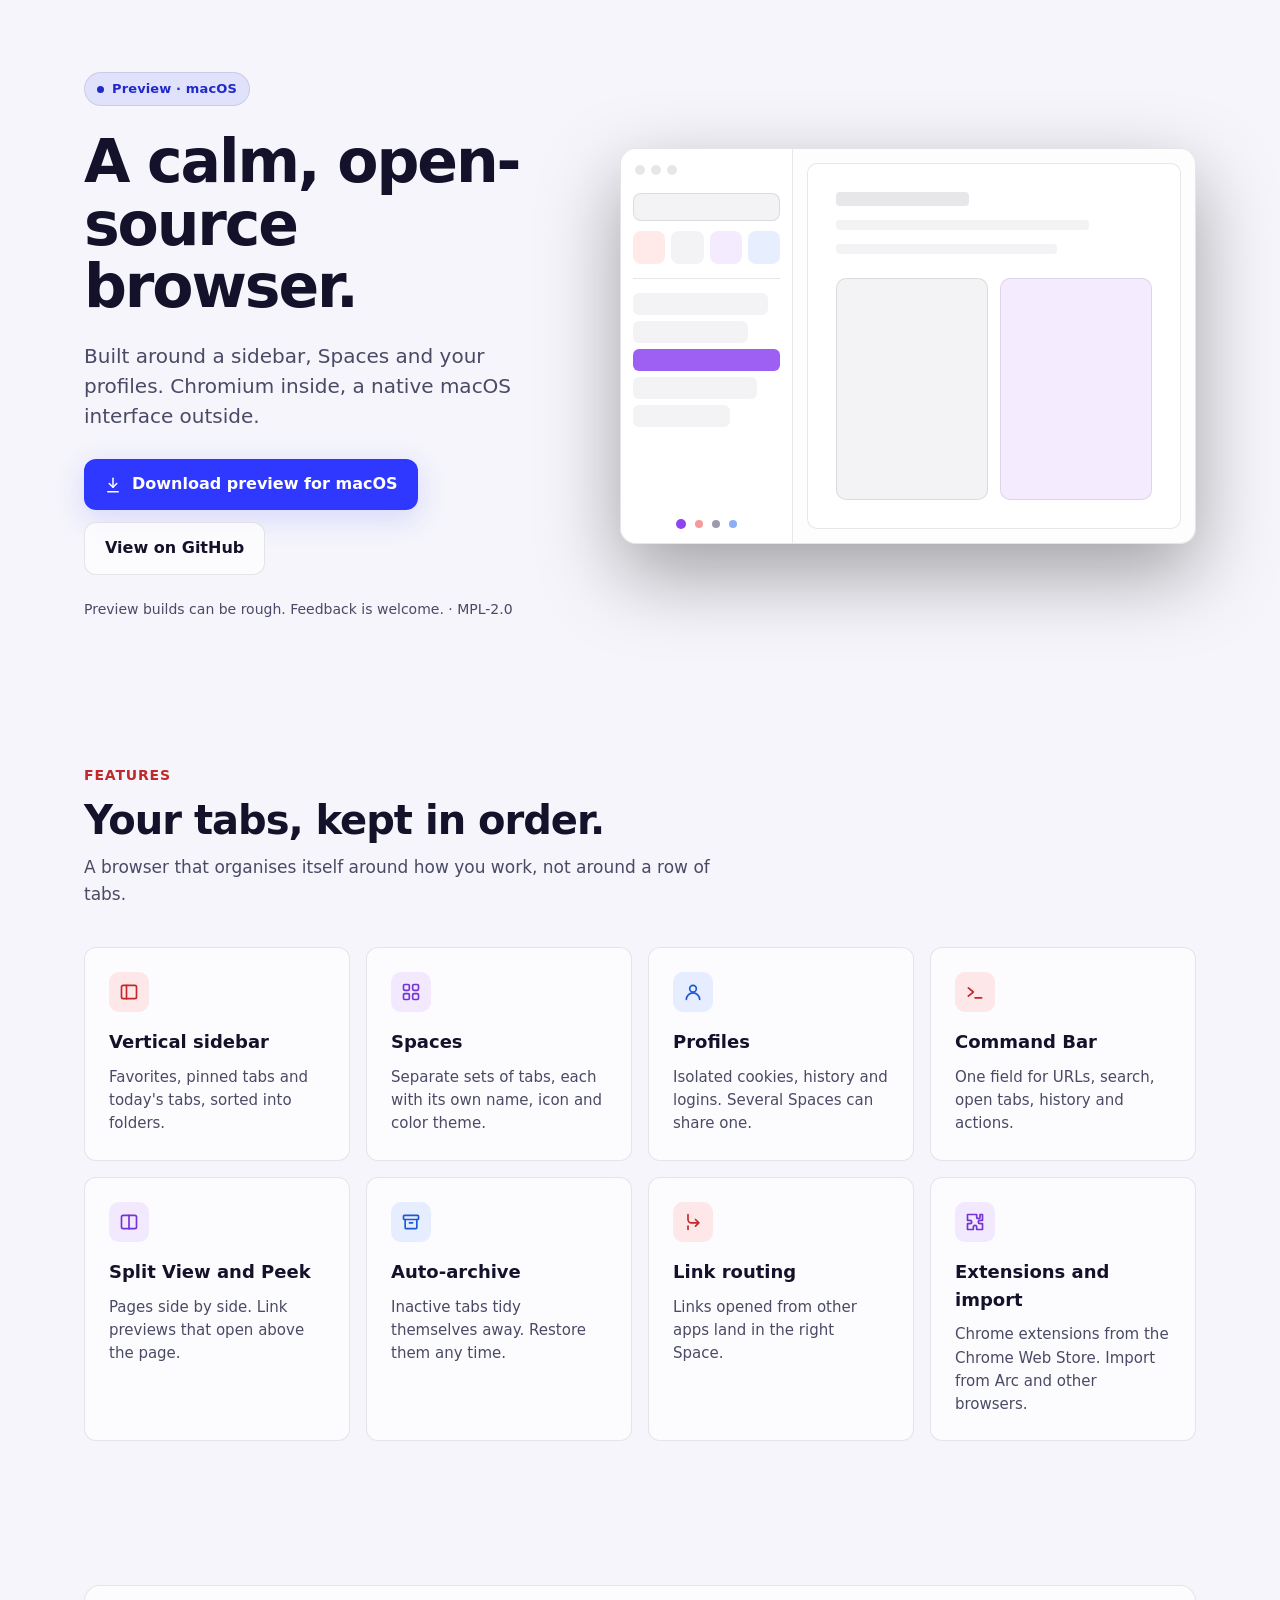
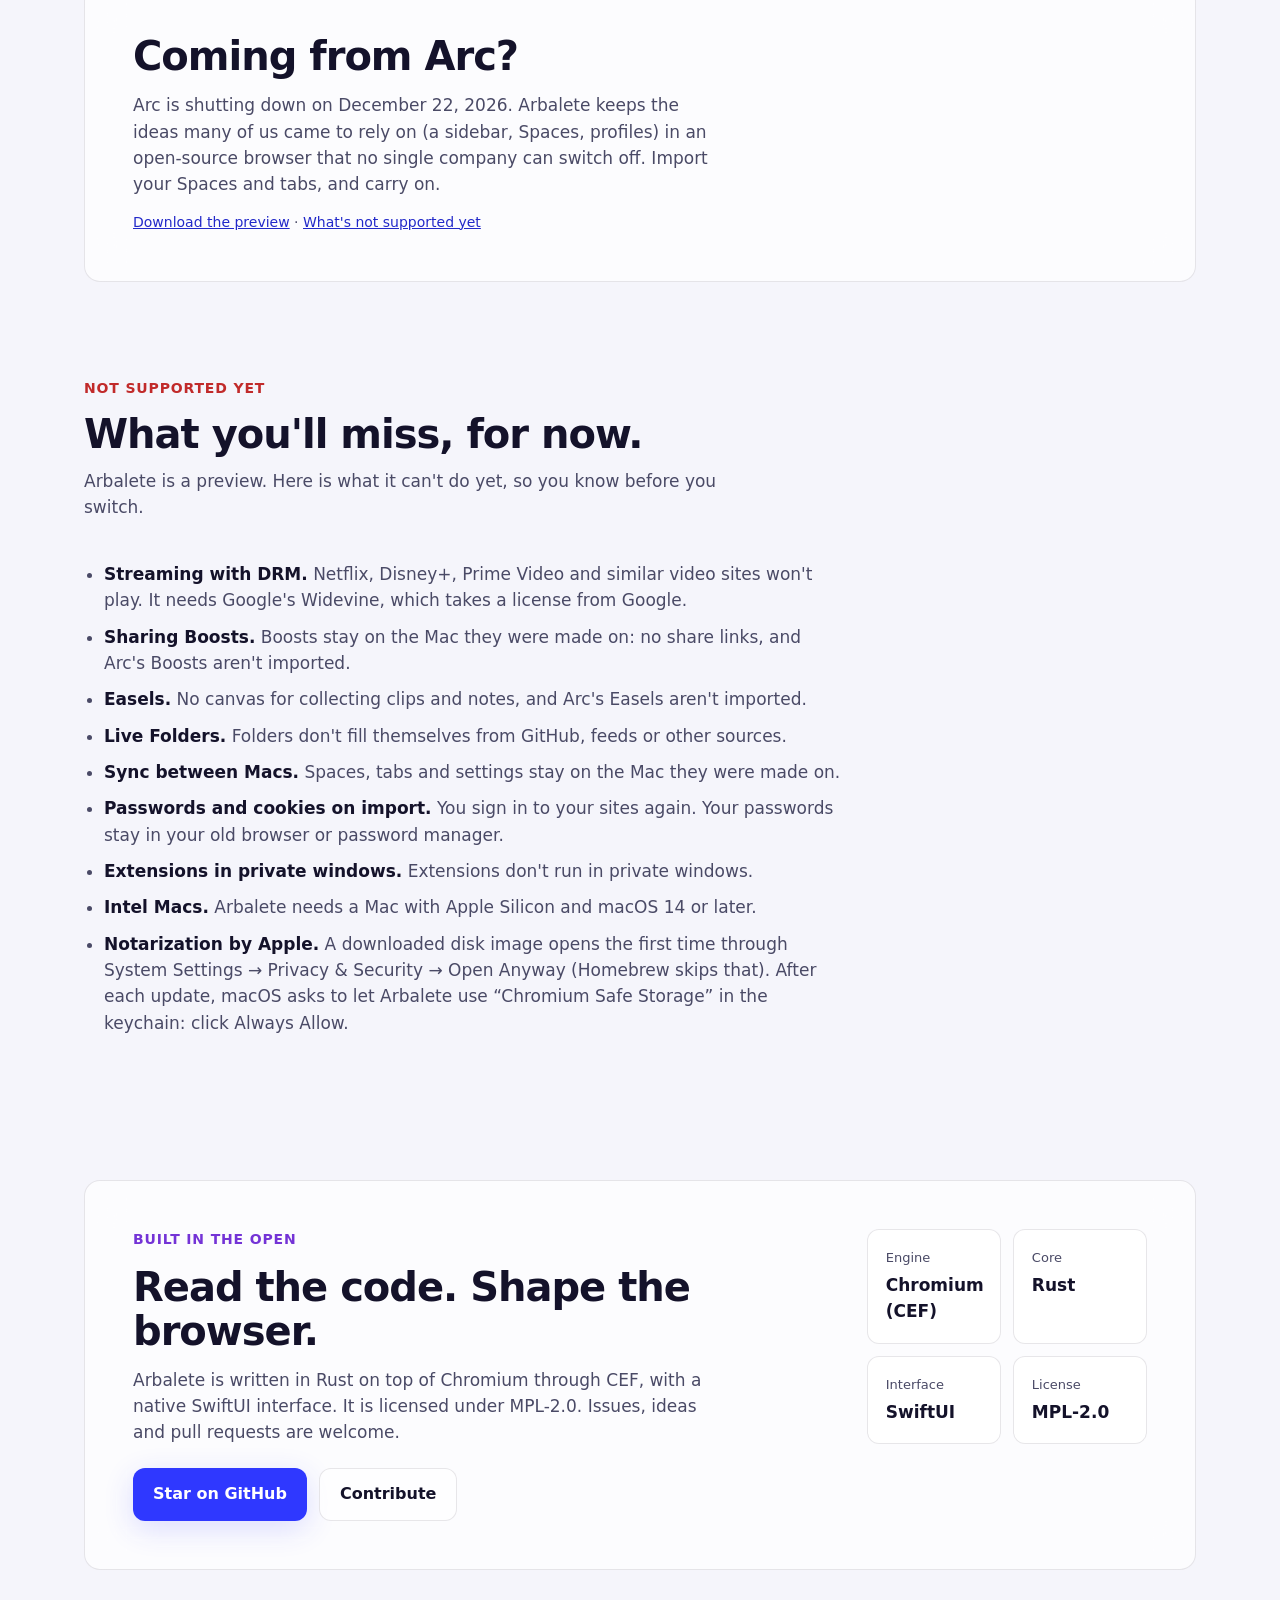
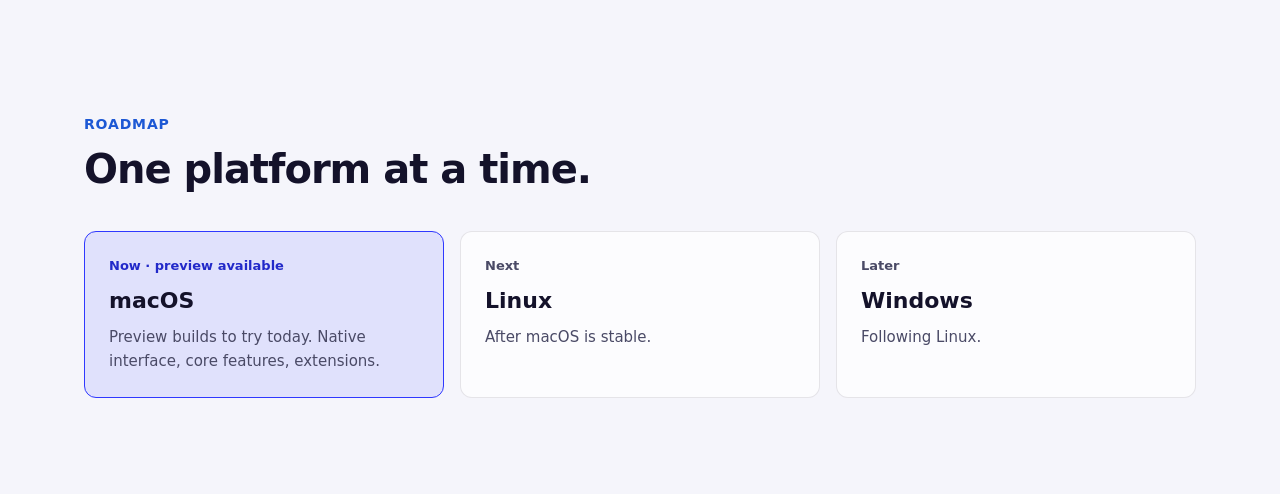
==== commit b2a910a6: "docs(website): list only sharing Boosts as not supported yet" ====
--- a/website/src/index.html
+++ b/website/src/index.html
@@ -129,7 +129,7 @@
   </div>
   <ul class="gaps">
     <li><strong>Streaming with DRM.</strong> Netflix, Disney+, Prime Video and similar video sites won't play. It needs Google's Widevine, which takes a license from Google.</li>
-    <li><strong>Boosts.</strong> No custom styles or scripts per site. A Chrome extension such as Stylus covers part of it.</li>
+    <li><strong>Sharing Boosts.</strong> Boosts stay on the Mac they were made on: no share links, and Arc's Boosts aren't imported.</li>
     <li><strong>Easels.</strong> No canvas for collecting clips and notes, and Arc's Easels aren't imported.</li>
     <li><strong>Live Folders.</strong> Folders don't fill themselves from GitHub, feeds or other sources.</li>
     <li><strong>Sync between Macs.</strong> Spaces, tabs and settings stay on the Mac they were made on.</li>
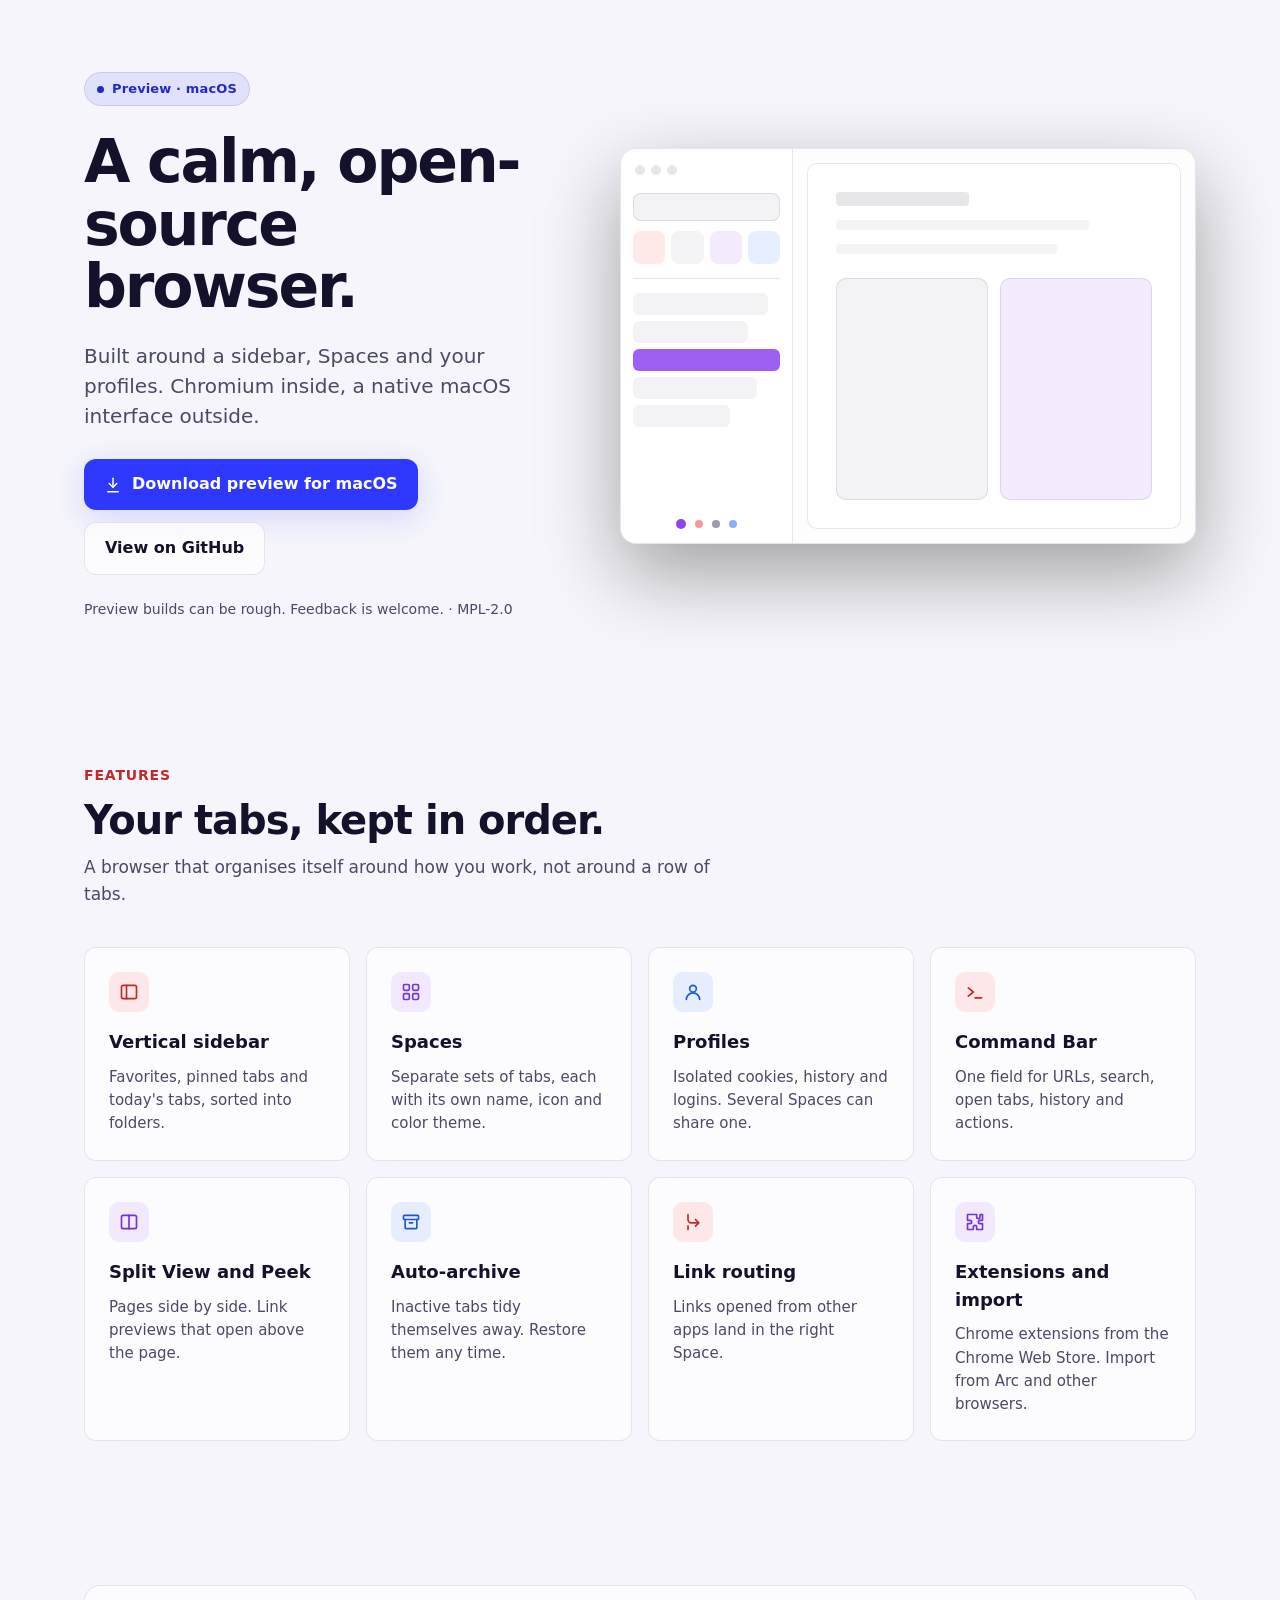
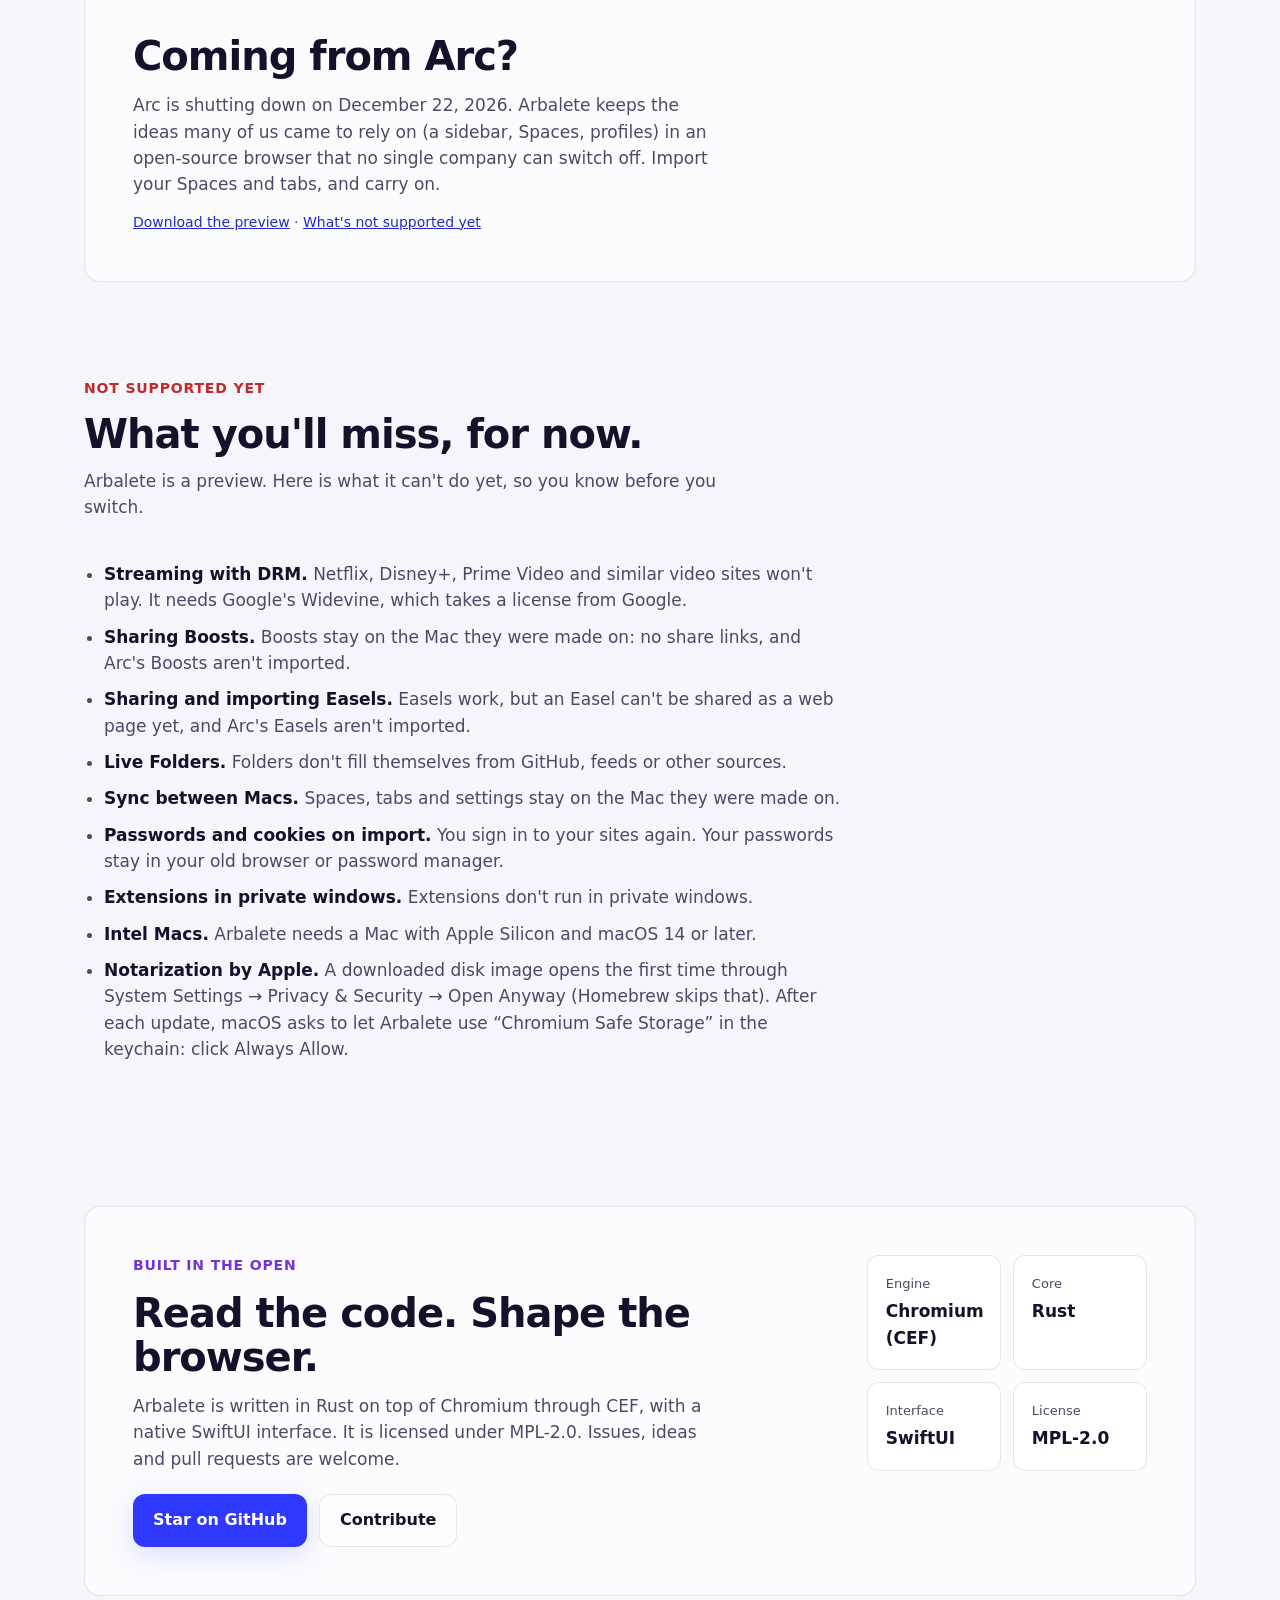
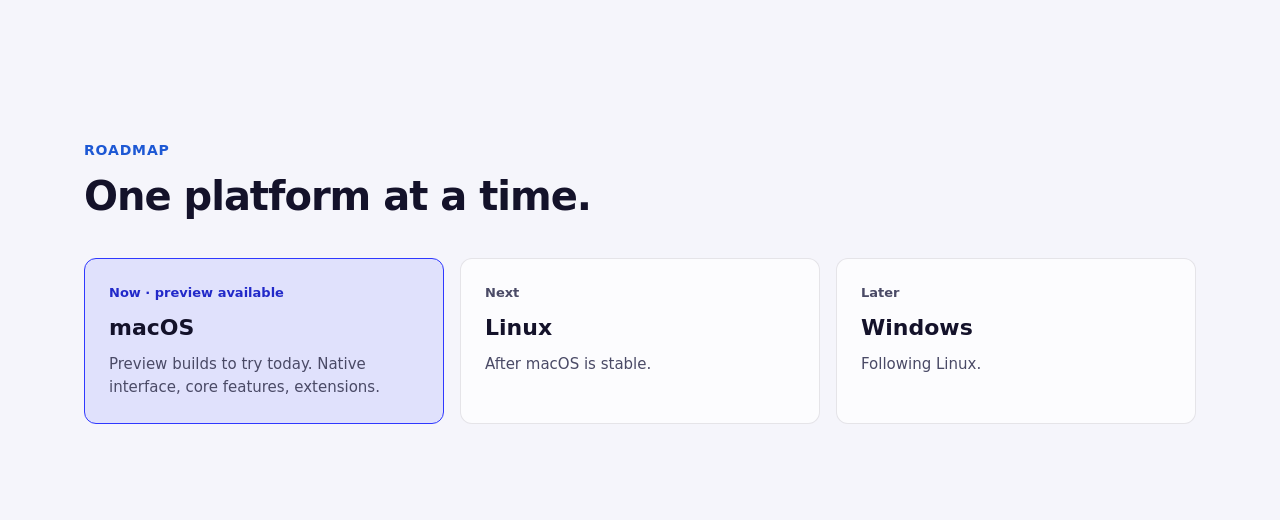
==== commit 5db6f7bb: "docs(website): say Easels work, without sharing or Arc's import yet" ====
--- a/website/src/index.html
+++ b/website/src/index.html
@@ -130,7 +130,7 @@
   <ul class="gaps">
     <li><strong>Streaming with DRM.</strong> Netflix, Disney+, Prime Video and similar video sites won't play. It needs Google's Widevine, which takes a license from Google.</li>
     <li><strong>Sharing Boosts.</strong> Boosts stay on the Mac they were made on: no share links, and Arc's Boosts aren't imported.</li>
-    <li><strong>Easels.</strong> No canvas for collecting clips and notes, and Arc's Easels aren't imported.</li>
+    <li><strong>Sharing and importing Easels.</strong> Easels work, but an Easel can't be shared as a web page yet, and Arc's Easels aren't imported.</li>
     <li><strong>Live Folders.</strong> Folders don't fill themselves from GitHub, feeds or other sources.</li>
     <li><strong>Sync between Macs.</strong> Spaces, tabs and settings stay on the Mac they were made on.</li>
     <li><strong>Passwords and cookies on import.</strong> You sign in to your sites again. Your passwords stay in your old browser or password manager.</li>
